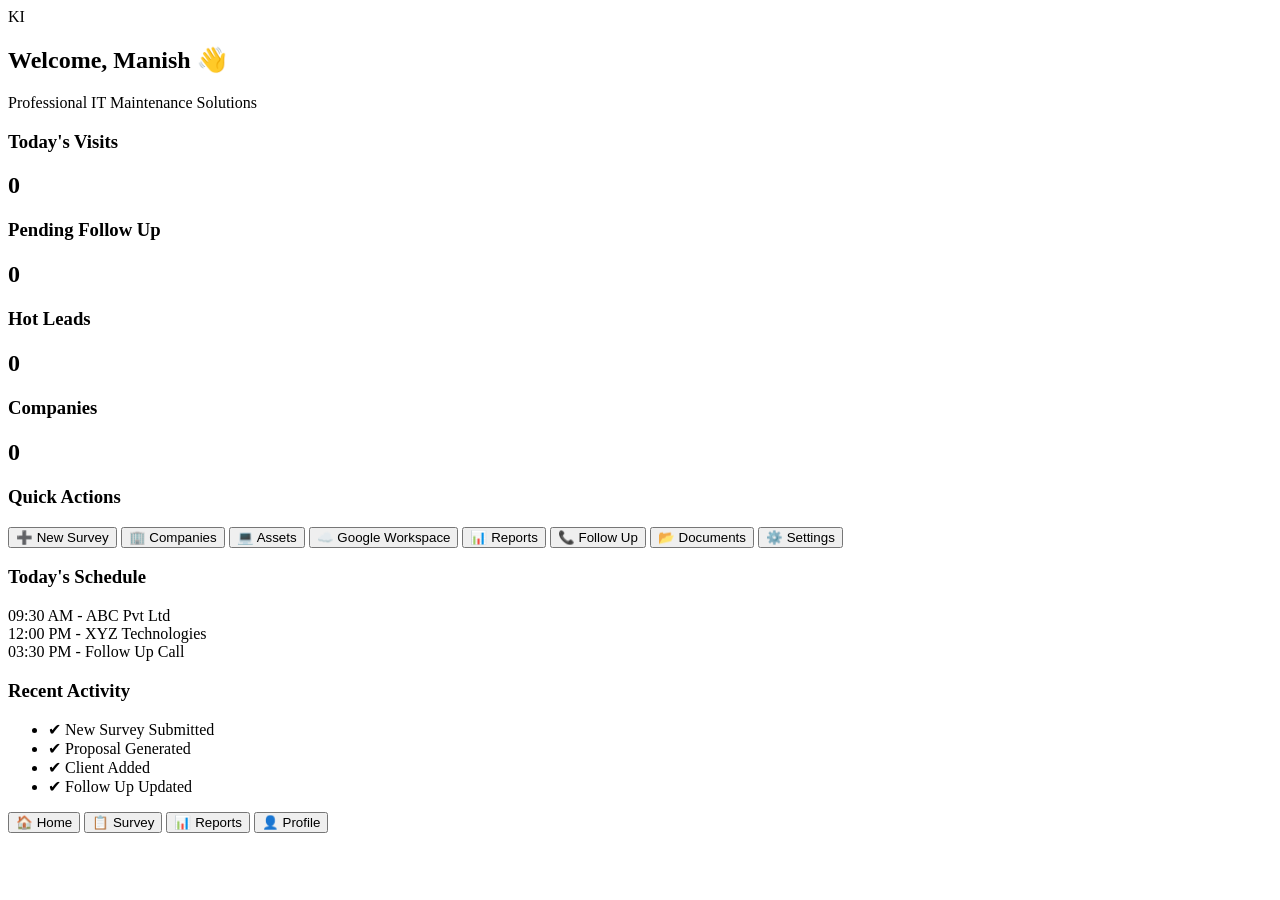
==== dashboard.html @ b33129b8 "Add initial dashboard HTML structure" ====
<!DOCTYPE html>
<html lang="en">

<head>
<meta charset="UTF-8">
<meta name="viewport" content="width=device-width, initial-scale=1.0">

<title>Dashboard | Kavish Informatics CRM</title>

<link href="https://fonts.googleapis.com/css2?family=Poppins:wght@300;400;500;600;700&display=swap" rel="stylesheet">
<link rel="stylesheet" href="style.css">

</head>

<body>

<div class="container">

<!-- Header -->

<header>

<div class="logo">
KI
</div>

<div>
<h2>Welcome, Manish 👋</h2>
<p>Professional IT Maintenance Solutions</p>
</div>

</header>

<!-- Statistics -->

<section class="cards">

<div class="card">
<h3>Today's Visits</h3>
<h1>0</h1>
</div>

<div class="card">
<h3>Pending Follow Up</h3>
<h1>0</h1>
</div>

<div class="card">
<h3>Hot Leads</h3>
<h1>0</h1>
</div>

<div class="card">
<h3>Companies</h3>
<h1>0</h1>
</div>

</section>

<!-- Quick Actions -->

<section class="actions">

<h3>Quick Actions</h3>

<div class="grid">

<button id="newSurveyBtn">➕ New Survey</button>

<button id="companiesBtn">🏢 Companies</button>

<button id="assetsBtn">💻 Assets</button>

<button id="workspaceBtn">☁️ Google Workspace</button>

<button id="reportsBtn">📊 Reports</button>

<button id="followupBtn">📞 Follow Up</button>

<button id="documentsBtn">📂 Documents</button>

<button id="settingsBtn">⚙️ Settings</button>

</div>

</section>

<!-- Today's Schedule -->

<section class="schedule">

<h3>Today's Schedule</h3>

<div class="meeting">
09:30 AM - ABC Pvt Ltd
</div>

<div class="meeting">
12:00 PM - XYZ Technologies
</div>

<div class="meeting">
03:30 PM - Follow Up Call
</div>

</section>

<!-- Recent Activity -->

<section class="activity">

<h3>Recent Activity</h3>

<ul>

<li>✔ New Survey Submitted</li>

<li>✔ Proposal Generated</li>

<li>✔ Client Added</li>

<li>✔ Follow Up Updated</li>

</ul>

</section>

<!-- Bottom Navigation -->

<nav>

<button id="homeBtn">🏠 Home</button>

<button id="surveyBtn">📋 Survey</button>

<button id="reportBtn">📊 Reports</button>

<button id="profileBtn">👤 Profile</button>

</nav>

</div>

<script src="dashboard.js"></script>

</body>
                                       </html>
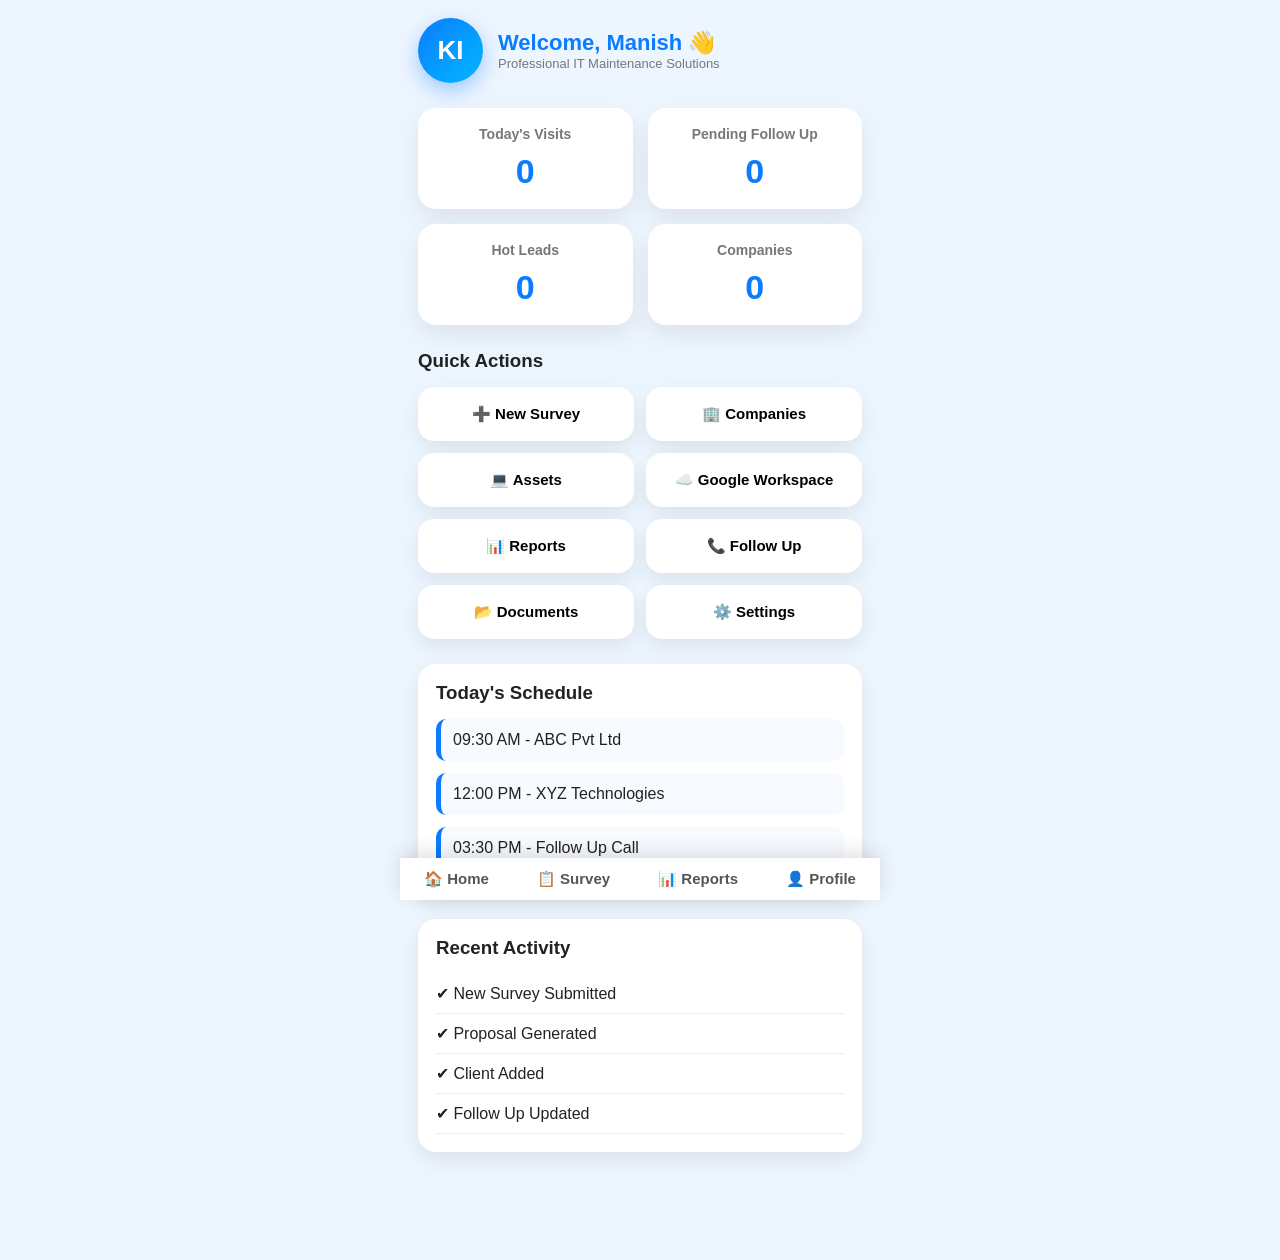
==== commit 73885150: "Fix duplicate stylesheet link in dashboard.html" ====
--- a/dashboard.html
+++ b/dashboard.html
@@ -10,6 +10,8 @@
 <link href="https://fonts.googleapis.com/css2?family=Poppins:wght@300;400;500;600;700&display=swap" rel="stylesheet">
 <link rel="stylesheet" href="style.css">
 
+<link rel="stylesheet" href="style.css">
+  
 </head>
 
 <body>
--- a/style.css
+++ b/style.css
@@ -0,0 +1,276 @@
+/* ===========================
+   KAVISH INFORMATICS CRM
+   STYLE.CSS
+=========================== */
+
+*{
+margin:0;
+padding:0;
+box-sizing:border-box;
+font-family:'Poppins',sans-serif;
+}
+
+body{
+
+background:#edf5ff;
+color:#222;
+
+}
+
+.container{
+
+max-width:480px;
+margin:auto;
+padding:18px;
+
+}
+
+header{
+
+display:flex;
+align-items:center;
+gap:15px;
+margin-bottom:25px;
+
+}
+
+.logo{
+
+width:65px;
+height:65px;
+border-radius:50%;
+background:linear-gradient(135deg,#0b7cff,#00b8ff);
+display:flex;
+align-items:center;
+justify-content:center;
+font-size:26px;
+font-weight:bold;
+color:white;
+box-shadow:0 8px 20px rgba(11,124,255,.35);
+
+}
+
+header h2{
+
+font-size:22px;
+color:#0b7cff;
+
+}
+
+header p{
+
+color:#777;
+font-size:13px;
+
+}
+
+/* Cards */
+
+.cards{
+
+display:grid;
+grid-template-columns:repeat(2,1fr);
+gap:15px;
+margin-bottom:25px;
+
+}
+
+.card{
+
+background:white;
+border-radius:18px;
+padding:18px;
+text-align:center;
+box-shadow:0 10px 25px rgba(0,0,0,.08);
+transition:.3s;
+
+}
+
+.card:hover{
+
+transform:translateY(-4px);
+
+}
+
+.card h3{
+
+font-size:14px;
+color:#777;
+margin-bottom:10px;
+
+}
+
+.card h1{
+
+font-size:34px;
+color:#0b7cff;
+
+}
+
+/* Quick Action */
+
+.actions{
+
+margin-bottom:25px;
+
+}
+
+.actions h3{
+
+margin-bottom:15px;
+
+}
+
+.grid{
+
+display:grid;
+grid-template-columns:repeat(2,1fr);
+gap:12px;
+
+}
+
+.grid button{
+
+border:none;
+padding:18px;
+border-radius:16px;
+background:white;
+font-size:15px;
+font-weight:600;
+cursor:pointer;
+box-shadow:0 8px 20px rgba(0,0,0,.08);
+transition:.3s;
+
+}
+
+.grid button:hover{
+
+background:#0b7cff;
+color:white;
+
+}
+
+/* Schedule */
+
+.schedule{
+
+background:white;
+padding:18px;
+border-radius:18px;
+margin-bottom:20px;
+box-shadow:0 8px 20px rgba(0,0,0,.08);
+
+}
+
+.schedule h3{
+
+margin-bottom:15px;
+
+}
+
+.meeting{
+
+padding:12px;
+border-left:5px solid #0b7cff;
+margin-bottom:12px;
+background:#f7fbff;
+border-radius:10px;
+
+}
+
+/* Activity */
+
+.activity{
+
+background:white;
+padding:18px;
+border-radius:18px;
+box-shadow:0 8px 20px rgba(0,0,0,.08);
+margin-bottom:90px;
+
+}
+
+.activity h3{
+
+margin-bottom:15px;
+
+}
+
+.activity ul{
+
+list-style:none;
+
+}
+
+.activity li{
+
+padding:10px 0;
+border-bottom:1px solid #eee;
+
+}
+
+/* Bottom Navigation */
+
+nav{
+
+position:fixed;
+bottom:0;
+left:50%;
+transform:translateX(-50%);
+width:100%;
+max-width:480px;
+background:white;
+display:flex;
+justify-content:space-around;
+padding:12px 0;
+box-shadow:0 -5px 20px rgba(0,0,0,.12);
+
+}
+
+nav button{
+
+background:none;
+border:none;
+font-size:15px;
+font-weight:600;
+cursor:pointer;
+color:#555;
+transition:.3s;
+
+}
+
+nav button:hover{
+
+color:#0b7cff;
+
+}
+
+/* Mobile */
+
+@media(max-width:480px){
+
+.container{
+
+padding:15px;
+
+}
+
+.cards{
+
+grid-template-columns:1fr 1fr;
+
+}
+
+.grid{
+
+grid-template-columns:1fr 1fr;
+
+}
+
+.card h1{
+
+font-size:28px;
+
+}
+
+  }
--- a/style.css
+++ b/style.css
@@ -0,0 +1,276 @@
+/* ===========================
+   KAVISH INFORMATICS CRM
+   STYLE.CSS
+=========================== */
+
+*{
+margin:0;
+padding:0;
+box-sizing:border-box;
+font-family:'Poppins',sans-serif;
+}
+
+body{
+
+background:#edf5ff;
+color:#222;
+
+}
+
+.container{
+
+max-width:480px;
+margin:auto;
+padding:18px;
+
+}
+
+header{
+
+display:flex;
+align-items:center;
+gap:15px;
+margin-bottom:25px;
+
+}
+
+.logo{
+
+width:65px;
+height:65px;
+border-radius:50%;
+background:linear-gradient(135deg,#0b7cff,#00b8ff);
+display:flex;
+align-items:center;
+justify-content:center;
+font-size:26px;
+font-weight:bold;
+color:white;
+box-shadow:0 8px 20px rgba(11,124,255,.35);
+
+}
+
+header h2{
+
+font-size:22px;
+color:#0b7cff;
+
+}
+
+header p{
+
+color:#777;
+font-size:13px;
+
+}
+
+/* Cards */
+
+.cards{
+
+display:grid;
+grid-template-columns:repeat(2,1fr);
+gap:15px;
+margin-bottom:25px;
+
+}
+
+.card{
+
+background:white;
+border-radius:18px;
+padding:18px;
+text-align:center;
+box-shadow:0 10px 25px rgba(0,0,0,.08);
+transition:.3s;
+
+}
+
+.card:hover{
+
+transform:translateY(-4px);
+
+}
+
+.card h3{
+
+font-size:14px;
+color:#777;
+margin-bottom:10px;
+
+}
+
+.card h1{
+
+font-size:34px;
+color:#0b7cff;
+
+}
+
+/* Quick Action */
+
+.actions{
+
+margin-bottom:25px;
+
+}
+
+.actions h3{
+
+margin-bottom:15px;
+
+}
+
+.grid{
+
+display:grid;
+grid-template-columns:repeat(2,1fr);
+gap:12px;
+
+}
+
+.grid button{
+
+border:none;
+padding:18px;
+border-radius:16px;
+background:white;
+font-size:15px;
+font-weight:600;
+cursor:pointer;
+box-shadow:0 8px 20px rgba(0,0,0,.08);
+transition:.3s;
+
+}
+
+.grid button:hover{
+
+background:#0b7cff;
+color:white;
+
+}
+
+/* Schedule */
+
+.schedule{
+
+background:white;
+padding:18px;
+border-radius:18px;
+margin-bottom:20px;
+box-shadow:0 8px 20px rgba(0,0,0,.08);
+
+}
+
+.schedule h3{
+
+margin-bottom:15px;
+
+}
+
+.meeting{
+
+padding:12px;
+border-left:5px solid #0b7cff;
+margin-bottom:12px;
+background:#f7fbff;
+border-radius:10px;
+
+}
+
+/* Activity */
+
+.activity{
+
+background:white;
+padding:18px;
+border-radius:18px;
+box-shadow:0 8px 20px rgba(0,0,0,.08);
+margin-bottom:90px;
+
+}
+
+.activity h3{
+
+margin-bottom:15px;
+
+}
+
+.activity ul{
+
+list-style:none;
+
+}
+
+.activity li{
+
+padding:10px 0;
+border-bottom:1px solid #eee;
+
+}
+
+/* Bottom Navigation */
+
+nav{
+
+position:fixed;
+bottom:0;
+left:50%;
+transform:translateX(-50%);
+width:100%;
+max-width:480px;
+background:white;
+display:flex;
+justify-content:space-around;
+padding:12px 0;
+box-shadow:0 -5px 20px rgba(0,0,0,.12);
+
+}
+
+nav button{
+
+background:none;
+border:none;
+font-size:15px;
+font-weight:600;
+cursor:pointer;
+color:#555;
+transition:.3s;
+
+}
+
+nav button:hover{
+
+color:#0b7cff;
+
+}
+
+/* Mobile */
+
+@media(max-width:480px){
+
+.container{
+
+padding:15px;
+
+}
+
+.cards{
+
+grid-template-columns:1fr 1fr;
+
+}
+
+.grid{
+
+grid-template-columns:1fr 1fr;
+
+}
+
+.card h1{
+
+font-size:28px;
+
+}
+
+  }
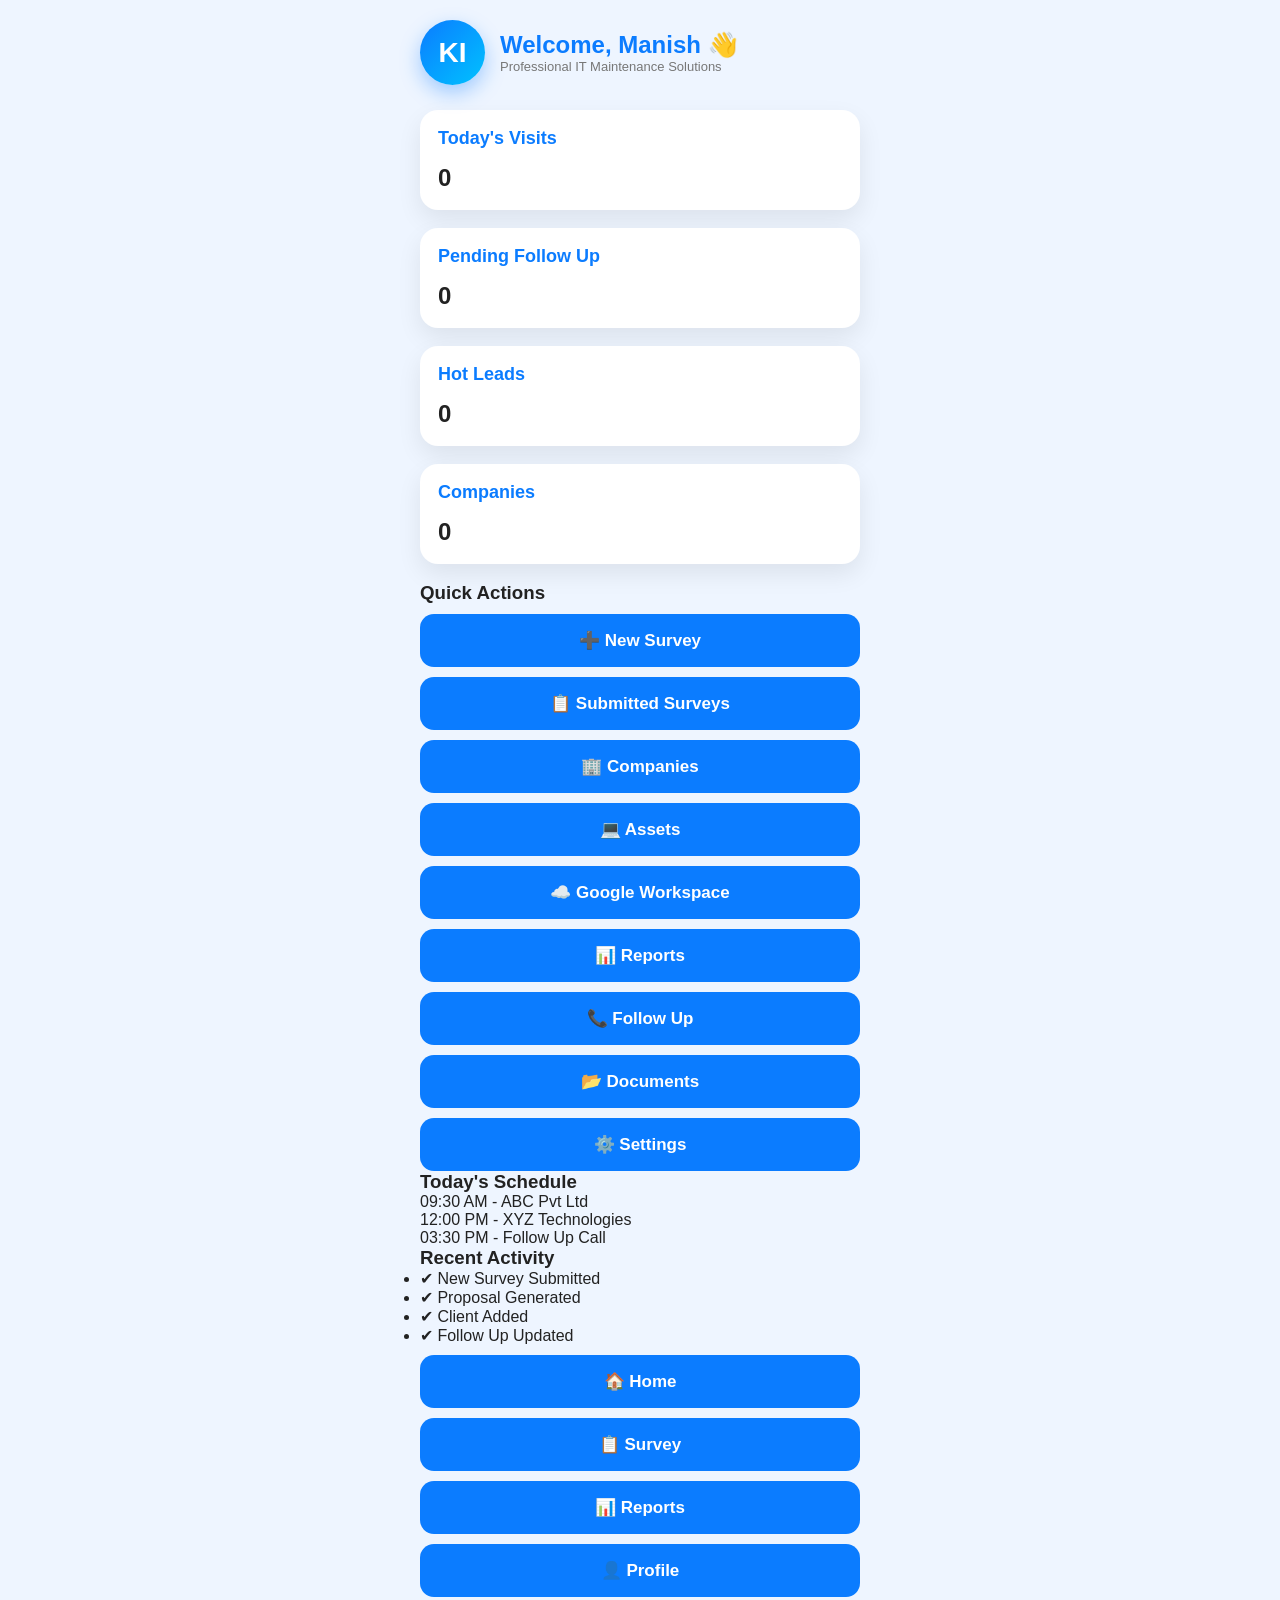
==== commit fddbe767: "Add button for submitted surveys in dashboard" ====
--- a/dashboard.html
+++ b/dashboard.html
@@ -68,6 +68,8 @@
 <div class="grid">
 
 <button id="newSurveyBtn">➕ New Survey</button>
+
+<button id="submittedSurveyBtn">📋 Submitted Surveys</button>
 
 <button id="companiesBtn">🏢 Companies</button>
 
@@ -145,5 +147,5 @@
 
 <script src="dashboard.js"></script>
 
-</body>
-                                       </html>
+</body> 
+</html>
--- a/style.css
+++ b/style.css
@@ -1,7 +1,7 @@
-/* ===========================
+/* ===================================
    KAVISH INFORMATICS CRM
    STYLE.CSS
-=========================== */
+=================================== */
 
 *{
 margin:0;
@@ -11,266 +11,202 @@
 }
 
 body{
-
-background:#edf5ff;
+background:#eef5ff;
 color:#222;
-
 }
 
 .container{
-
 max-width:480px;
 margin:auto;
-padding:18px;
-
-}
+padding:20px;
+}
+
+/* Header */
 
 header{
-
 display:flex;
 align-items:center;
 gap:15px;
 margin-bottom:25px;
-
 }
 
 .logo{
-
 width:65px;
 height:65px;
 border-radius:50%;
-background:linear-gradient(135deg,#0b7cff,#00b8ff);
+background:linear-gradient(135deg,#0b7cff,#00c2ff);
 display:flex;
 align-items:center;
 justify-content:center;
-font-size:26px;
+font-size:28px;
 font-weight:bold;
-color:white;
+color:#fff;
 box-shadow:0 8px 20px rgba(11,124,255,.35);
-
 }
 
 header h2{
-
-font-size:22px;
 color:#0b7cff;
-
+font-size:24px;
 }
 
 header p{
-
 color:#777;
 font-size:13px;
-
-}
-
-/* Cards */
-
-.cards{
-
-display:grid;
-grid-template-columns:repeat(2,1fr);
-gap:15px;
-margin-bottom:25px;
-
-}
+}
+
+/* Card */
 
 .card{
-
-background:white;
-border-radius:18px;
-padding:18px;
-text-align:center;
-box-shadow:0 10px 25px rgba(0,0,0,.08);
-transition:.3s;
-
-}
-
-.card:hover{
-
-transform:translateY(-4px);
-
-}
-
-.card h3{
-
-font-size:14px;
-color:#777;
-margin-bottom:10px;
-
-}
-
-.card h1{
-
-font-size:34px;
-color:#0b7cff;
-
-}
-
-/* Quick Action */
-
-.actions{
-
-margin-bottom:25px;
-
-}
-
-.actions h3{
-
-margin-bottom:15px;
-
-}
-
-.grid{
-
-display:grid;
-grid-template-columns:repeat(2,1fr);
-gap:12px;
-
-}
-
-.grid button{
-
-border:none;
-padding:18px;
-border-radius:16px;
-background:white;
-font-size:15px;
-font-weight:600;
-cursor:pointer;
-box-shadow:0 8px 20px rgba(0,0,0,.08);
-transition:.3s;
-
-}
-
-.grid button:hover{
-
-background:#0b7cff;
-color:white;
-
-}
-
-/* Schedule */
-
-.schedule{
-
-background:white;
+background:#fff;
 padding:18px;
 border-radius:18px;
-margin-bottom:20px;
-box-shadow:0 8px 20px rgba(0,0,0,.08);
-
-}
-
-.schedule h3{
-
+margin-bottom:18px;
+box-shadow:0 10px 25px rgba(0,0,0,.08);
+}
+
+.card h3{
 margin-bottom:15px;
-
-}
-
-.meeting{
-
-padding:12px;
-border-left:5px solid #0b7cff;
+color:#0b7cff;
+font-size:18px;
+}
+
+/* Input */
+
+input,
+select,
+textarea{
+
+width:100%;
+padding:14px;
+margin-top:10px;
 margin-bottom:12px;
-background:#f7fbff;
+
+border:1px solid #d9d9d9;
+
+border-radius:12px;
+
+font-size:15px;
+
+outline:none;
+
+transition:.3s;
+
+background:white;
+
+}
+
+input:focus,
+select:focus,
+textarea:focus{
+
+border-color:#0b7cff;
+
+box-shadow:0 0 10px rgba(11,124,255,.25);
+
+}
+
+/* Checkbox */
+
+label{
+
+display:block;
+
+padding:8px 0;
+
+font-size:15px;
+
+}
+
+label input{
+
+width:auto;
+
+margin-right:10px;
+
+}
+
+/* Button */
+
+button{
+
+width:100%;
+
+padding:16px;
+
+border:none;
+
+border-radius:14px;
+
+background:#0b7cff;
+
+color:white;
+
+font-size:17px;
+
+font-weight:600;
+
+cursor:pointer;
+
+transition:.3s;
+
+margin-top:10px;
+
+}
+
+button:hover{
+
+background:#0068e0;
+
+}
+
+/* Responsive */
+
+@media(max-width:480px){
+
+.container{
+
+padding:15px;
+
+}
+
+header h2{
+
+font-size:21px;
+
+}
+
+.card{
+
+padding:15px;
+
+}
+
+button{
+
+padding:15px;
+
+}
+
+}
+
+/* Nice Scrollbar */
+
+::-webkit-scrollbar{
+
+width:8px;
+
+}
+
+::-webkit-scrollbar-thumb{
+
+background:#0b7cff;
+
 border-radius:10px;
 
 }
 
-/* Activity */
-
-.activity{
-
-background:white;
-padding:18px;
-border-radius:18px;
-box-shadow:0 8px 20px rgba(0,0,0,.08);
-margin-bottom:90px;
-
-}
-
-.activity h3{
-
-margin-bottom:15px;
-
-}
-
-.activity ul{
-
-list-style:none;
-
-}
-
-.activity li{
-
-padding:10px 0;
-border-bottom:1px solid #eee;
-
-}
-
-/* Bottom Navigation */
-
-nav{
-
-position:fixed;
-bottom:0;
-left:50%;
-transform:translateX(-50%);
-width:100%;
-max-width:480px;
-background:white;
-display:flex;
-justify-content:space-around;
-padding:12px 0;
-box-shadow:0 -5px 20px rgba(0,0,0,.12);
-
-}
-
-nav button{
-
-background:none;
-border:none;
-font-size:15px;
-font-weight:600;
-cursor:pointer;
-color:#555;
-transition:.3s;
-
-}
-
-nav button:hover{
-
-color:#0b7cff;
-
-}
-
-/* Mobile */
-
-@media(max-width:480px){
-
-.container{
-
-padding:15px;
-
-}
-
-.cards{
-
-grid-template-columns:1fr 1fr;
-
-}
-
-.grid{
-
-grid-template-columns:1fr 1fr;
-
-}
-
-.card h1{
-
-font-size:28px;
-
-}
-
-  }
+::-webkit-scrollbar-track{
+
+background:#eef5ff;
+
+   }
--- a/style.css
+++ b/style.css
@@ -1,7 +1,7 @@
-/* ===========================
+/* ===================================
    KAVISH INFORMATICS CRM
    STYLE.CSS
-=========================== */
+=================================== */
 
 *{
 margin:0;
@@ -11,266 +11,202 @@
 }
 
 body{
-
-background:#edf5ff;
+background:#eef5ff;
 color:#222;
-
 }
 
 .container{
-
 max-width:480px;
 margin:auto;
-padding:18px;
-
-}
+padding:20px;
+}
+
+/* Header */
 
 header{
-
 display:flex;
 align-items:center;
 gap:15px;
 margin-bottom:25px;
-
 }
 
 .logo{
-
 width:65px;
 height:65px;
 border-radius:50%;
-background:linear-gradient(135deg,#0b7cff,#00b8ff);
+background:linear-gradient(135deg,#0b7cff,#00c2ff);
 display:flex;
 align-items:center;
 justify-content:center;
-font-size:26px;
+font-size:28px;
 font-weight:bold;
-color:white;
+color:#fff;
 box-shadow:0 8px 20px rgba(11,124,255,.35);
-
 }
 
 header h2{
-
-font-size:22px;
 color:#0b7cff;
-
+font-size:24px;
 }
 
 header p{
-
 color:#777;
 font-size:13px;
-
-}
-
-/* Cards */
-
-.cards{
-
-display:grid;
-grid-template-columns:repeat(2,1fr);
-gap:15px;
-margin-bottom:25px;
-
-}
+}
+
+/* Card */
 
 .card{
-
-background:white;
-border-radius:18px;
-padding:18px;
-text-align:center;
-box-shadow:0 10px 25px rgba(0,0,0,.08);
-transition:.3s;
-
-}
-
-.card:hover{
-
-transform:translateY(-4px);
-
-}
-
-.card h3{
-
-font-size:14px;
-color:#777;
-margin-bottom:10px;
-
-}
-
-.card h1{
-
-font-size:34px;
-color:#0b7cff;
-
-}
-
-/* Quick Action */
-
-.actions{
-
-margin-bottom:25px;
-
-}
-
-.actions h3{
-
-margin-bottom:15px;
-
-}
-
-.grid{
-
-display:grid;
-grid-template-columns:repeat(2,1fr);
-gap:12px;
-
-}
-
-.grid button{
-
-border:none;
-padding:18px;
-border-radius:16px;
-background:white;
-font-size:15px;
-font-weight:600;
-cursor:pointer;
-box-shadow:0 8px 20px rgba(0,0,0,.08);
-transition:.3s;
-
-}
-
-.grid button:hover{
-
-background:#0b7cff;
-color:white;
-
-}
-
-/* Schedule */
-
-.schedule{
-
-background:white;
+background:#fff;
 padding:18px;
 border-radius:18px;
-margin-bottom:20px;
-box-shadow:0 8px 20px rgba(0,0,0,.08);
-
-}
-
-.schedule h3{
-
+margin-bottom:18px;
+box-shadow:0 10px 25px rgba(0,0,0,.08);
+}
+
+.card h3{
 margin-bottom:15px;
-
-}
-
-.meeting{
-
-padding:12px;
-border-left:5px solid #0b7cff;
+color:#0b7cff;
+font-size:18px;
+}
+
+/* Input */
+
+input,
+select,
+textarea{
+
+width:100%;
+padding:14px;
+margin-top:10px;
 margin-bottom:12px;
-background:#f7fbff;
+
+border:1px solid #d9d9d9;
+
+border-radius:12px;
+
+font-size:15px;
+
+outline:none;
+
+transition:.3s;
+
+background:white;
+
+}
+
+input:focus,
+select:focus,
+textarea:focus{
+
+border-color:#0b7cff;
+
+box-shadow:0 0 10px rgba(11,124,255,.25);
+
+}
+
+/* Checkbox */
+
+label{
+
+display:block;
+
+padding:8px 0;
+
+font-size:15px;
+
+}
+
+label input{
+
+width:auto;
+
+margin-right:10px;
+
+}
+
+/* Button */
+
+button{
+
+width:100%;
+
+padding:16px;
+
+border:none;
+
+border-radius:14px;
+
+background:#0b7cff;
+
+color:white;
+
+font-size:17px;
+
+font-weight:600;
+
+cursor:pointer;
+
+transition:.3s;
+
+margin-top:10px;
+
+}
+
+button:hover{
+
+background:#0068e0;
+
+}
+
+/* Responsive */
+
+@media(max-width:480px){
+
+.container{
+
+padding:15px;
+
+}
+
+header h2{
+
+font-size:21px;
+
+}
+
+.card{
+
+padding:15px;
+
+}
+
+button{
+
+padding:15px;
+
+}
+
+}
+
+/* Nice Scrollbar */
+
+::-webkit-scrollbar{
+
+width:8px;
+
+}
+
+::-webkit-scrollbar-thumb{
+
+background:#0b7cff;
+
 border-radius:10px;
 
 }
 
-/* Activity */
-
-.activity{
-
-background:white;
-padding:18px;
-border-radius:18px;
-box-shadow:0 8px 20px rgba(0,0,0,.08);
-margin-bottom:90px;
-
-}
-
-.activity h3{
-
-margin-bottom:15px;
-
-}
-
-.activity ul{
-
-list-style:none;
-
-}
-
-.activity li{
-
-padding:10px 0;
-border-bottom:1px solid #eee;
-
-}
-
-/* Bottom Navigation */
-
-nav{
-
-position:fixed;
-bottom:0;
-left:50%;
-transform:translateX(-50%);
-width:100%;
-max-width:480px;
-background:white;
-display:flex;
-justify-content:space-around;
-padding:12px 0;
-box-shadow:0 -5px 20px rgba(0,0,0,.12);
-
-}
-
-nav button{
-
-background:none;
-border:none;
-font-size:15px;
-font-weight:600;
-cursor:pointer;
-color:#555;
-transition:.3s;
-
-}
-
-nav button:hover{
-
-color:#0b7cff;
-
-}
-
-/* Mobile */
-
-@media(max-width:480px){
-
-.container{
-
-padding:15px;
-
-}
-
-.cards{
-
-grid-template-columns:1fr 1fr;
-
-}
-
-.grid{
-
-grid-template-columns:1fr 1fr;
-
-}
-
-.card h1{
-
-font-size:28px;
-
-}
-
-  }
+::-webkit-scrollbar-track{
+
+background:#eef5ff;
+
+   }
